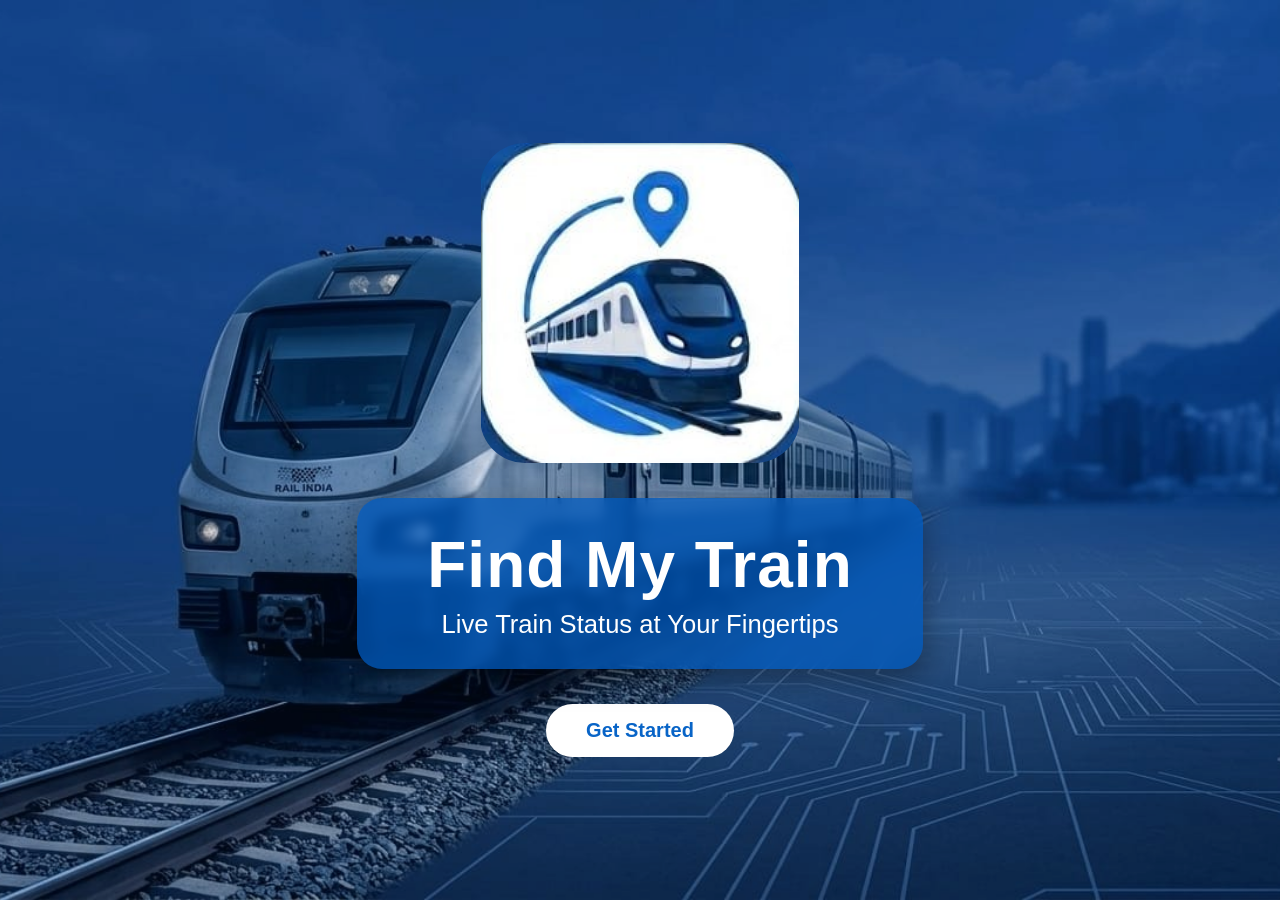
==== index.html @ ba5e44ec "Add files via upload" ====
<!DOCTYPE html>
<html lang="en">
<head>
    <meta charset="UTF-8">

    <!-- Mobile + Laptop responsive -->
    <meta name="viewport" content="width=device-width, initial-scale=1.0">

    <title>Find My Train</title>


    <link rel="stylesheet" href="style.css">
</head>

<body>

    <!-- Front / Splash Page -->
    <main class="splash-screen">

        <!-- Background image -->
        <div class="background-image"></div>

        <!-- Dark/blue overlay -->
        <div class="overlay"></div>

        <!-- Main content -->
        <section class="content">

            <div class="train-logo">
                <img src="LOGO FRONT PAGE.jpeg" alt="Find My Train">
            </div>

            <div class="title-box">
                <h1>Find My Train</h1>

                <p>
                    Live Train Status at Your Fingertips
                </p>
            </div>

            <button class="start-btn" onclick="startApp()">
                Get Started
            </button>

        </section>

    </main>

    <script src="script.js"></script>

</body>
</html>
---- style.css ----
/* ------------------------------
   BASIC RESET
--------------------------------*/

* {
    margin: 0;
    padding: 0;
    box-sizing: border-box;
}

html,
body {
    width: 100%;
    height: 100%;
}

body {
    font-family: Arial, Helvetica, sans-serif;
    overflow: hidden;
}


/* ------------------------------
   SPLASH SCREEN
--------------------------------*/

.splash-screen {
    position: relative;

    width: 100%;
    height: 100vh;

    min-height: 100vh;

    overflow: hidden;

    display: flex;
    align-items: center;
    justify-content: center;
}


/* ------------------------------
   BACKGROUND IMAGE
--------------------------------*/

.background-image {
    position: absolute;

    inset: 0;

    background-image: url("BACKGROUND.jpeg");

    /*
       cover = screen முழுவதையும் image cover செய்யும்
    */
    background-size: cover;

    /*
       Image center பகுதியில் இருக்கும்
    */
    background-position: center;

    background-repeat: no-repeat;

    z-index: 0;
}


/* ------------------------------
   BLUE OVERLAY
--------------------------------*/

.overlay {
    position: absolute;

    inset: 0;

    background: rgba(0, 40, 100, 0.15);

    z-index: 1;
}


/* ------------------------------
   CONTENT
--------------------------------*/

.content {
    position: relative;

    z-index: 2;

    width: 90%;

    max-width: 900px;

    display: flex;

    flex-direction: column;

    align-items: center;

    justify-content: center;

    text-align: center;
}


/* ------------------------------
   TRAIN LOGO
--------------------------------*/

.train-logo {
    width: 280px;
    height: 280px;

    margin-bottom: 35px;
}

.train-logo img {
    width: 100%;
    height: 100%;

    object-fit: contain;

    border-radius: 45px;
}


/* ------------------------------
   TITLE BOX
--------------------------------*/

.title-box {
    padding: 25px 50px;

    border-radius: 25px;

    background: rgba(0, 90, 190, 0.75);

    box-shadow:
        0 10px 30px rgba(0, 0, 0, 0.35);

    backdrop-filter: blur(6px);
}

.title-box h1 {
    color: white;

    font-size: clamp(42px, 5vw, 78px);

    font-weight: 700;

    letter-spacing: 1px;

    margin-bottom: 8px;
}

.title-box p {
    color: white;

    font-size: clamp(18px, 2vw, 30px);

    font-weight: 400;
}


/* ------------------------------
   GET STARTED BUTTON
--------------------------------*/

.start-btn {
    margin-top: 35px;

    padding: 15px 40px;

    border: none;

    border-radius: 30px;

    background: white;

    color: #0864c7;

    font-size: 20px;

    font-weight: bold;

    cursor: pointer;

    transition: 0.3s;
}

.start-btn:hover {
    transform: scale(1.05);

    background: #eaf4ff;
}


/* ------------------------------
   LAPTOP / DESKTOP
--------------------------------*/

@media (min-width: 768px) {

    .content {
        max-width: 1000px;
    }

    .train-logo {
        width: 320px;
        height: 320px;
    }

    .title-box {
        padding: 30px 70px;
    }

}


/* ------------------------------
   MOBILE
--------------------------------*/

@media (max-width: 767px) {

    .train-logo {
        width: 220px;
        height: 220px;

        margin-bottom: 25px;
    }

    .title-box {
        width: 92%;

        padding: 20px 15px;

        border-radius: 22px;
    }

    .title-box h1 {
        font-size: 38px;
    }

    .title-box p {
        font-size: 17px;
    }

    .start-btn {
        font-size: 17px;

        padding: 13px 32px;
    }
}


/* ------------------------------
   VERY SMALL MOBILE
--------------------------------*/

@media (max-width: 400px) {

    .train-logo {
        width: 180px;
        height: 180px;
    }

    .title-box h1 {
        font-size: 32px;
    }

    .title-box p {
        font-size: 15px;
    }
}
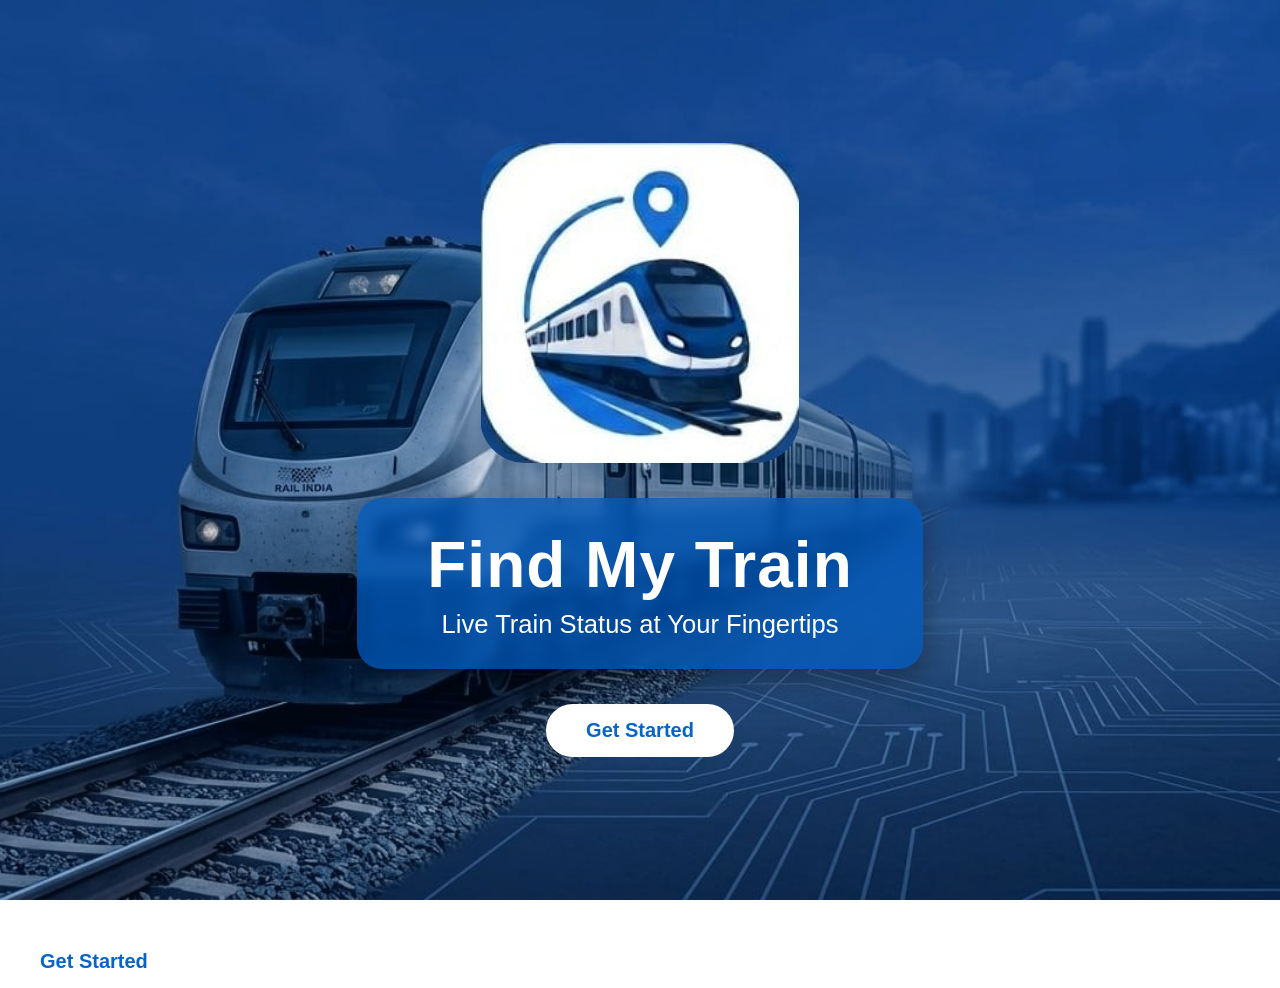
==== commit 49d8016d: "Add files via upload" ====
--- a/index.html
+++ b/index.html
@@ -46,7 +46,13 @@
 
     </main>
 
-    <script src="script.js"></script>
+<button class="start-btn" onclick="startApp()">
+Get Started
+</button>
+
+<script src="script.js"></script>
 
 </body>
-</html>+</html>
+
+
